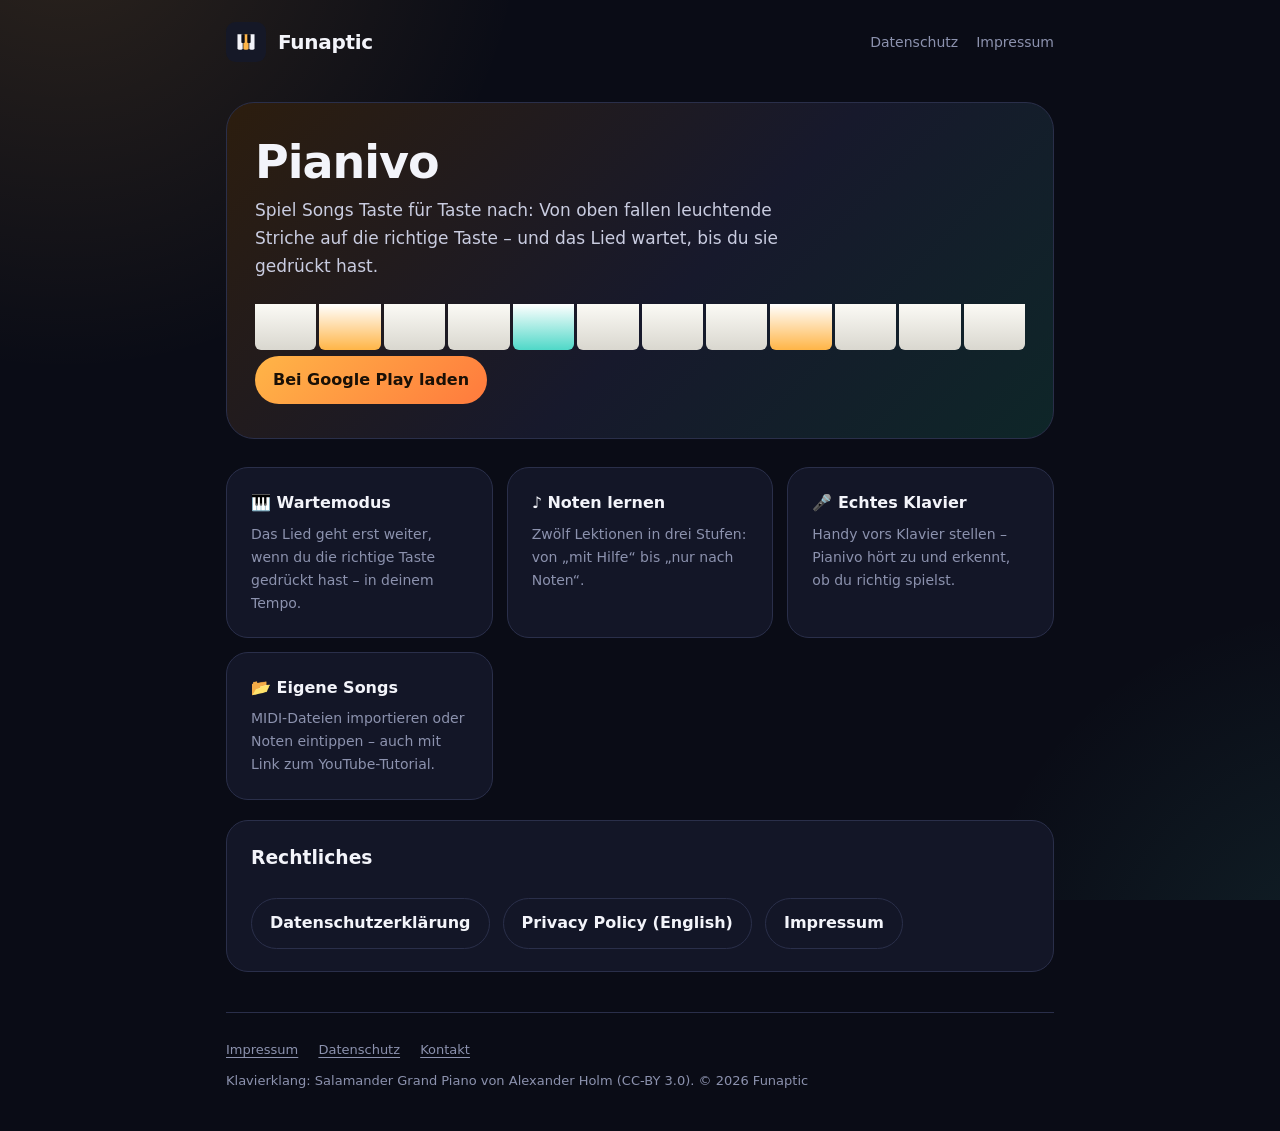
==== pianivo/index.html @ f02dd6b1 "Add files via upload" ====
<!doctype html>
<html lang="de">
<head>
  <meta charset="utf-8">
  <meta name="viewport" content="width=device-width, initial-scale=1">
  <title>Pianivo – Klavier lernen</title>
  <meta name="description" content="Pianivo: Songs Taste für Taste nachspielen, Noten lesen lernen und am echten Klavier üben. Für Android.">
  <link rel="icon" href="../favicon.svg" type="image/svg+xml">
  <link rel="stylesheet" href="../style.css">
</head>
<body>
  <div class="wrap">
    <header class="site">
      <a class="brand" href="../"><img src="../favicon.svg" alt=""><b>Funaptic</b></a>
      <nav class="top"><a href="datenschutz.html">Datenschutz</a><a href="../impressum.html">Impressum</a></nav>
    </header>

    <section class="hero">
      <h1>Pianivo</h1>
      <p>Spiel Songs Taste für Taste nach: Von oben fallen leuchtende Striche auf die richtige Taste – und das Lied wartet, bis du sie gedrückt hast.</p>
      <div class="keys" aria-hidden="true">
        <span></span><span class="lit"></span><span></span><span></span><span class="lit2"></span><span></span><span></span><span></span><span class="lit"></span><span></span><span></span><span></span>
      </div>
      <!-- Play-Store-Link nach der Veröffentlichung eintragen -->
      <a class="btn" href="https://play.google.com/store/apps/details?id=com.funaptic.pianivo">Bei Google Play laden</a>
    </section>

    <div class="features">
      <div class="card"><h3>🎹 Wartemodus</h3><p>Das Lied geht erst weiter, wenn du die richtige Taste gedrückt hast – in deinem Tempo.</p></div>
      <div class="card"><h3>♪ Noten lernen</h3><p>Zwölf Lektionen in drei Stufen: von „mit Hilfe“ bis „nur nach Noten“.</p></div>
      <div class="card"><h3>🎤 Echtes Klavier</h3><p>Handy vors Klavier stellen – Pianivo hört zu und erkennt, ob du richtig spielst.</p></div>
      <div class="card"><h3>📂 Eigene Songs</h3><p>MIDI-Dateien importieren oder Noten eintippen – auch mit Link zum YouTube-Tutorial.</p></div>
    </div>

    <div class="card">
      <h3 style="margin-top:0">Rechtliches</h3>
      <a class="btn ghost" href="datenschutz.html">Datenschutzerklärung</a>
      <a class="btn ghost" href="privacy.html">Privacy Policy (English)</a>
      <a class="btn ghost" href="../impressum.html">Impressum</a>
    </div>

    <footer class="site">
      <a href="../impressum.html">Impressum</a>
      <a href="datenschutz.html">Datenschutz</a>
      <a href="mailto:funaptic.apps@gmail.com">Kontakt</a>
      <div style="margin-top:10px">Klavierklang: Salamander Grand Piano von Alexander Holm (CC-BY 3.0). © 2026 Funaptic</div>
    </footer>
  </div>
</body>
</html>
---- style.css ----
:root {
  --bg: #0a0c16;
  --card: #131627;
  --card-hi: #1c2036;
  --line: #2a2f4a;
  --ink: #f3f4fa;
  --muted: #8c92ae;
  --amber: #ffb547;
  --amber-deep: #ff7a3d;
  --teal: #4fd8c8;
  --radius: 22px;
}
* { box-sizing: border-box; }
html { -webkit-text-size-adjust: 100%; }
body {
  margin: 0;
  background: var(--bg);
  background-image:
    radial-gradient(60vmax 60vmax at 5% -10%, rgba(255, 181, 71, .14), transparent 60%),
    radial-gradient(50vmax 50vmax at 105% 110%, rgba(79, 216, 200, .10), transparent 60%);
  background-attachment: fixed;
  color: var(--ink);
  font: 16px/1.65 system-ui, -apple-system, "Segoe UI", Roboto, "Helvetica Neue", Arial, sans-serif;
}
a { color: var(--teal); text-underline-offset: 3px; }
a:hover { color: var(--amber); }
.wrap { max-width: 860px; margin: 0 auto; padding: 0 16px; }

header.site {
  display: flex; align-items: center; justify-content: space-between; gap: 12px;
  padding: 22px 0;
}
.brand { display: flex; align-items: center; gap: 12px; color: var(--ink); text-decoration: none; }
.brand img { width: 40px; height: 40px; }
.brand b { font-size: 20px; letter-spacing: -.3px; }
nav.top a { color: var(--muted); text-decoration: none; margin-left: 18px; font-size: 14px; }
nav.top a:hover { color: var(--ink); }

.hero {
  margin: 18px 0 28px;
  padding: 34px 28px;
  border-radius: 28px;
  background: linear-gradient(135deg, #2c1d0e, #17192c 55%, #0e2628);
  border: 1px solid var(--line);
}
.hero h1 { margin: 0 0 8px; font-size: clamp(30px, 6vw, 46px); line-height: 1.1; letter-spacing: -1px; }
.hero p { margin: 0; color: #c9cce0; font-size: 17px; max-width: 560px; }
.keys { display: flex; gap: 3px; margin-top: 24px; height: 46px; }
.keys span { flex: 1; background: linear-gradient(#fbfaf5, #d9d7cf); border-radius: 0 0 6px 6px; }
.keys span.lit { background: linear-gradient(#fff, var(--amber)); }
.keys span.lit2 { background: linear-gradient(#fff, var(--teal)); }

.card {
  background: var(--card);
  border: 1px solid var(--line);
  border-radius: var(--radius);
  padding: 22px 24px;
  margin-bottom: 16px;
}
.app {
  display: flex; gap: 18px; align-items: center; text-decoration: none; color: var(--ink);
}
.app:hover { border-color: var(--amber); color: var(--ink); }
.app img { width: 72px; height: 72px; border-radius: 18px; flex: none; }
.app h3 { margin: 0 0 2px; font-size: 20px; }
.app p { margin: 0; color: var(--muted); font-size: 14px; }
.tag {
  display: inline-block; font-size: 11px; font-weight: 700; letter-spacing: .5px;
  color: var(--amber); background: rgba(255, 181, 71, .12);
  padding: 3px 9px; border-radius: 999px; margin-top: 8px;
}
.btn {
  display: inline-block; text-decoration: none; font-weight: 700;
  padding: 11px 18px; border-radius: 999px; margin: 6px 8px 0 0;
  background: linear-gradient(135deg, var(--amber), var(--amber-deep)); color: #1a1006;
}
.btn.ghost { background: transparent; color: var(--ink); border: 1px solid var(--line); }
.btn:hover { filter: brightness(1.08); color: #1a1006; }
.btn.ghost:hover { color: var(--amber); border-color: var(--amber); }

.features { display: grid; grid-template-columns: repeat(auto-fit, minmax(220px, 1fr)); gap: 14px; margin: 8px 0 20px; }
.features .card { margin: 0; }
.features h3 { margin: 0 0 6px; font-size: 16px; }
.features p { margin: 0; color: var(--muted); font-size: 14px; }

/* Rechtstexte */
.legal h1 { font-size: clamp(26px, 5vw, 36px); letter-spacing: -.6px; margin: 10px 0 4px; }
.legal .stand { color: var(--muted); font-size: 14px; margin-bottom: 26px; }
.legal h2 { font-size: 20px; margin: 34px 0 8px; color: var(--amber); }
.legal h3 { font-size: 16px; margin: 22px 0 6px; }
.legal p, .legal li { color: #d6d8e6; }
.legal ul { padding-left: 22px; }
.legal address { font-style: normal; background: var(--card); border: 1px solid var(--line); border-radius: 16px; padding: 14px 18px; }
.lang { float: right; font-size: 14px; }
.todo { background: #ffe066; color: #1a1300; padding: 0 4px; border-radius: 4px; font-weight: 700; }

footer.site {
  margin: 40px 0 0; padding: 26px 0 40px; border-top: 1px solid var(--line);
  color: var(--muted); font-size: 13px;
}
footer.site a { color: var(--muted); margin-right: 16px; }
footer.site a:hover { color: var(--ink); }

@media (max-width: 560px) {
  nav.top a { margin-left: 12px; }
  .hero { padding: 26px 20px; }
  .app { align-items: flex-start; }
  .app img { width: 58px; height: 58px; }
}
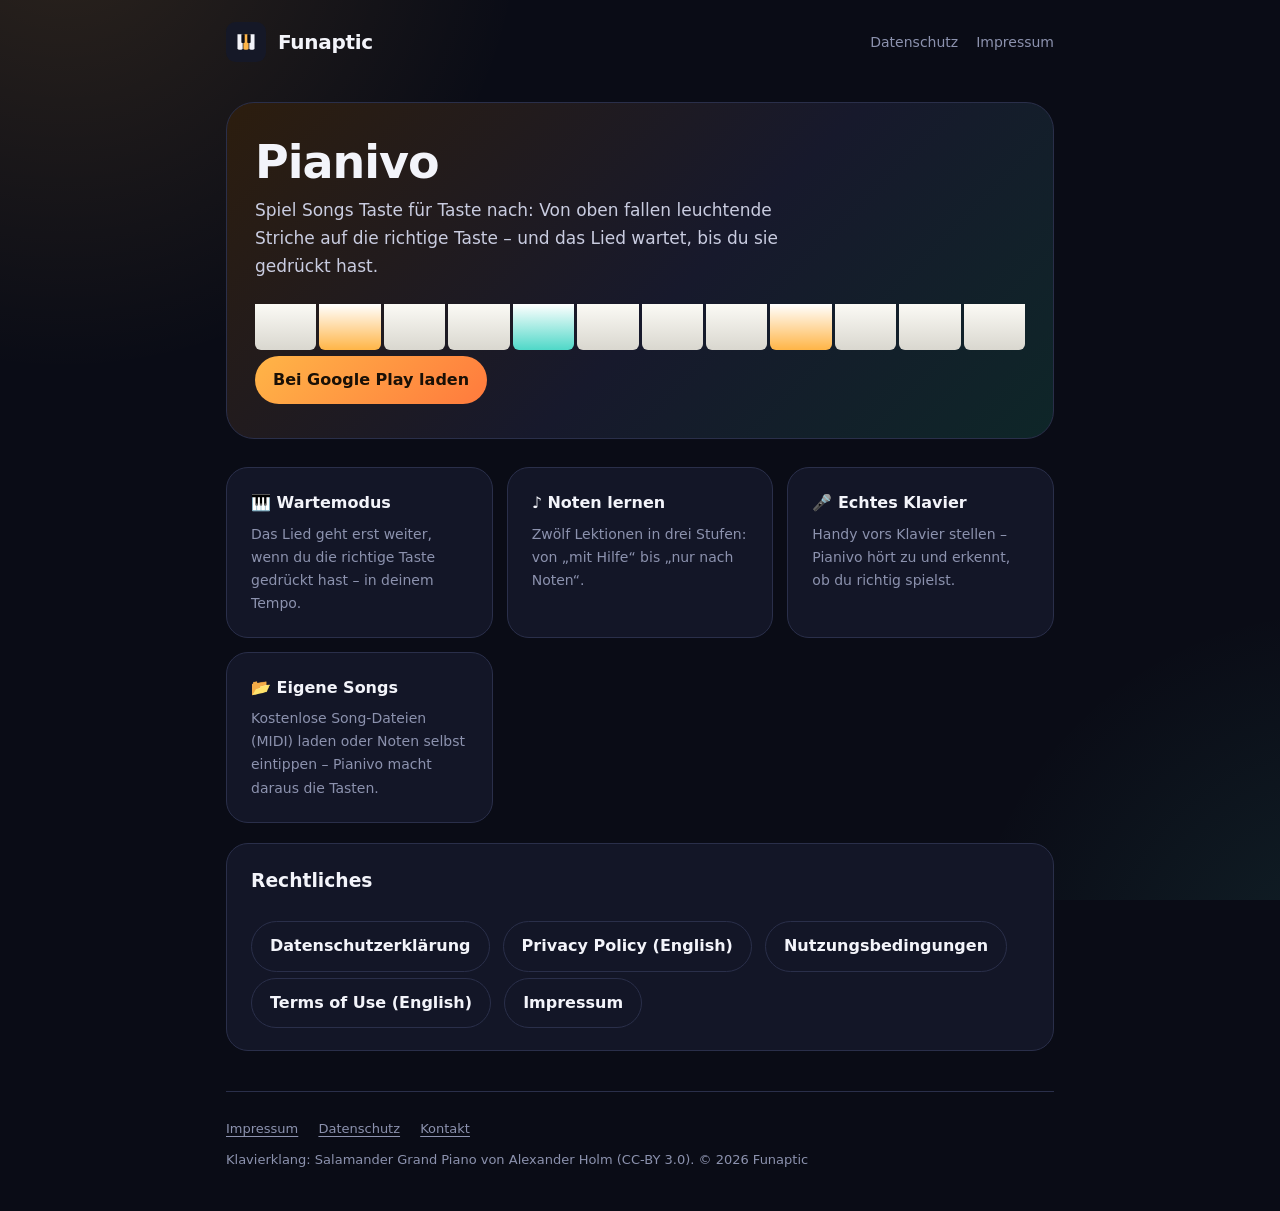
==== commit ebba80d6: "Add files via upload" ====
--- a/pianivo/index.html
+++ b/pianivo/index.html
@@ -29,13 +29,15 @@
       <div class="card"><h3>🎹 Wartemodus</h3><p>Das Lied geht erst weiter, wenn du die richtige Taste gedrückt hast – in deinem Tempo.</p></div>
       <div class="card"><h3>♪ Noten lernen</h3><p>Zwölf Lektionen in drei Stufen: von „mit Hilfe“ bis „nur nach Noten“.</p></div>
       <div class="card"><h3>🎤 Echtes Klavier</h3><p>Handy vors Klavier stellen – Pianivo hört zu und erkennt, ob du richtig spielst.</p></div>
-      <div class="card"><h3>📂 Eigene Songs</h3><p>MIDI-Dateien importieren oder Noten eintippen – auch mit Link zum YouTube-Tutorial.</p></div>
+      <div class="card"><h3>📂 Eigene Songs</h3><p>Kostenlose Song-Dateien (MIDI) laden oder Noten selbst eintippen – Pianivo macht daraus die Tasten.</p></div>
     </div>
 
     <div class="card">
       <h3 style="margin-top:0">Rechtliches</h3>
       <a class="btn ghost" href="datenschutz.html">Datenschutzerklärung</a>
       <a class="btn ghost" href="privacy.html">Privacy Policy (English)</a>
+      <a class="btn ghost" href="nutzungsbedingungen.html">Nutzungsbedingungen</a>
+      <a class="btn ghost" href="terms.html">Terms of Use (English)</a>
       <a class="btn ghost" href="../impressum.html">Impressum</a>
     </div>
 
